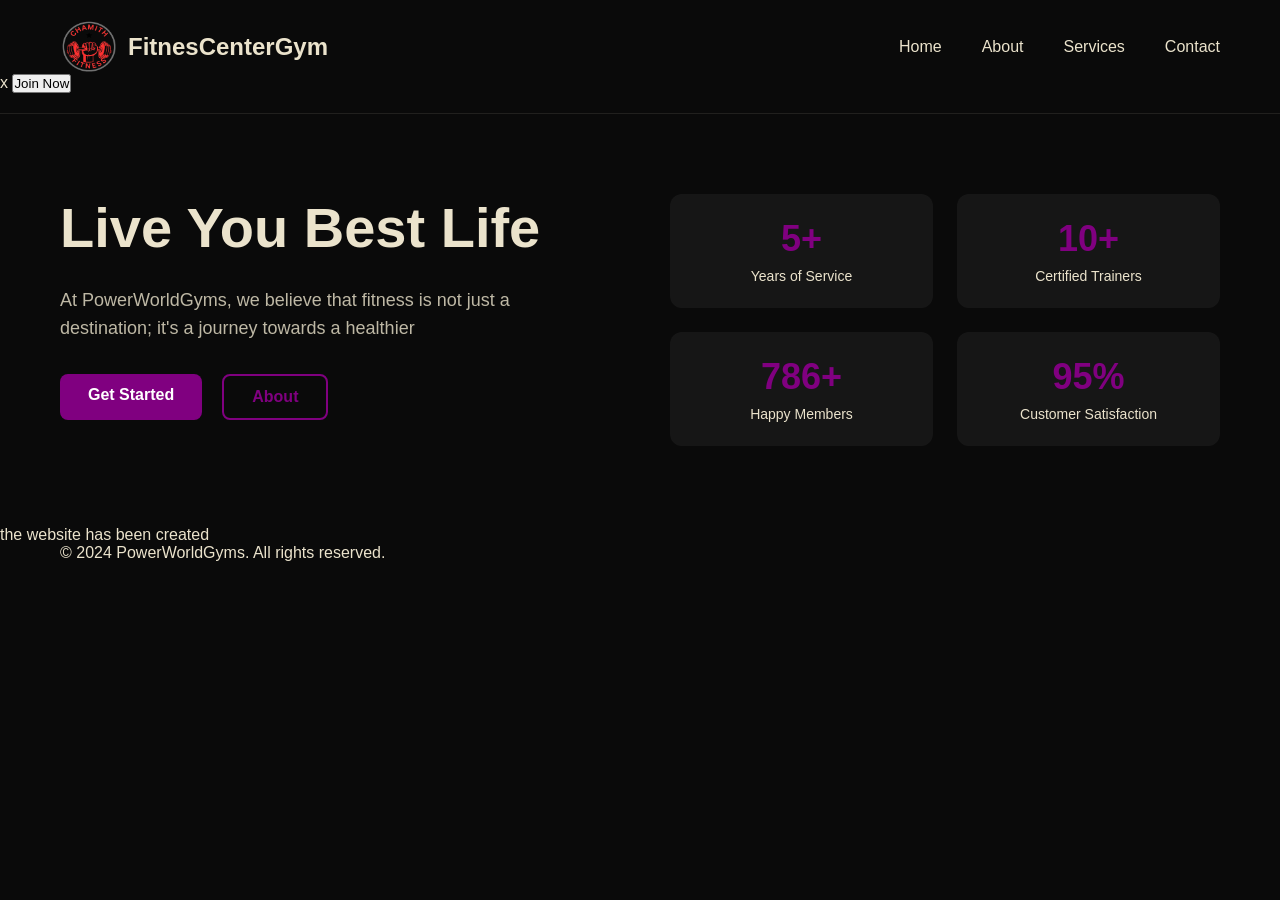
==== 777/index.html @ 4b6db99b "Add files via upload" ====
<!DOCTYPE html>
<html lang="en">
<head>
    <meta charset="UTF-8">
    <meta name="viewport" content="width=device-width, initial-scale=1.0">
    <title>FitnesCenterGym</title>
    <link rel="stylesheet" href="styles/fonts.css">
    <link rel="stylesheet" href="styles/styles.css">
</head>
    <body>
        <header class="header">
            <div class="container header-container">
                <div class="logo">
                    <img src="images/logo.svg" alt="PowerWorldGyms">
                    <span class="logo-text">FitnesCenterGym</span>
                </div>
                    <nav class="nav">
                    <ul class="nav-list">
                        <li class="nav-item"><a href="#" class="nav-link">Home</a></li>
                        <li class="nav-item"><a href="#" class="nav-link">About</a></li>
                        <li class="nav-item"><a href="#" class="nav-link">Services</a></li>
                        <li class="nav-item"><a href="#" class="nav-link">Contact</a></li>
                    </ul>
                </nav>
            </div>x
                <button tupe="button">Join Now</button>
        </header>
        <main class="main">
            <section class="hero">
                <div class="container hero-container">
                    <div class="hero-content">
                        <h2 class="hero-title">Live You Best Life</h2>
                            <p class="hero-description">
                            At PowerWorldGyms, we believe that fitness is not just a destination; 
                            it's a journey towards a healthier
                            </p>
                            <div class="button-group">
                                <a href="#" class="btn btn-secondary">Get Started</a>
                                <a href="#" class="btn btn-outline">About</a>
                            </div>
                    </div>
                    <div class="stats">
                        <div class="stat-item">
                            <span class="stat-number">5+</span>
                            <span class="stat-label">Years of Service</span>
                        </div>
                        <div class="stat-item">
                            <span class="stat-number">10+</span>
                            <span class="stat-label">Certified Trainers</span>
                        </div>
                        <div class="stat-item">
                            <span class="stat-number">786+</span>
                            <span class="stat-label">Happy Members</span>
                        </div>
                        <div class="stat-item">
                            <span class="stat-number">95%</span>
                            <span class="stat-label">Customer Satisfaction</span>
                        </div>
                    </div>
                </div>
            </section>    
        </main>
        <footer>
            <p>the website has been created </p>
              <div class="container">
                <p>&copy; 2024 PowerWorldGyms. All rights reserved.</p>
              </div>
        </footer>
    </body>
</html>
---- 777/styles/fonts.css ----
@font-face {
    font-family: 'Rubik';
    src: url('../fonts/Rubik-Regular.ttf') format('ttf');
    font-weight: 400;
    font-style: normal;
    font-display: swap;
}

@font-face {
    font-family: 'Rubik';
    src: url('../fonts/Rubik-Medium.ttf') format('ttf');
    font-weight: 500;
    font-style: normal;
    font-display: swap;
}

@font-face {
    font-family: 'Rubik';
    src: url('../fonts/Rubik-SemiBold.ttf') format('ttf');
    font-weight: 600;
    font-style: normal;
    font-display: swap;
}

@font-face {
    font-family: 'Rubik';
    src: url('../fonts/Rubik-Bold.ttf') format('ttf ');
    font-weight: 700;
    font-style: normal;
    font-display: swap;
}
---- 777/styles/styles.css ----
* {
    margin: 0;
    padding: 0;
    box-sizing: border-box;
}

body {
    font-family: 'Rubik', Arial, sans-serif;
    background-color: #0A0A0A;
    color: #EBE3CC;
}

.container {
    max-width: 1200px;
    margin: 0 auto;
    padding: 0 20px;
}

.header {
    padding: 20px 0;
    background-color: #0A0A0A;
    border-bottom: 1px solid rgba(235, 227, 204, 0.1);
}

.header-container {
    display: flex;
    justify-content: space-between;
    align-items: center;
}

.logo {
    display: flex;
    align-items: center;
    gap: 10px;
}

.logo-text {
    font-size: 24px;
    font-weight: 700;
    color: #EBE3CC;
}

.nav-list {
    display: flex;
    list-style: none;
    gap: 40px;
}

.nav-link {
    font-size: 16px;
    font-weight: 500;
    color: #EBE3CC;
    text-decoration: none;
    transition: opacity 0.3s;
}

.nav-link:hover {
    opacity: 0.7;
}

.btn {
    display: inline-block;
    font-family: 'Rubik', Arial, sans-serif;
    font-size: 16px;
    font-weight: 600;
    text-decoration: none;
    text-align: center;
    padding: 12px 28px;
    border-radius: 8px;
    cursor: pointer;
    transition: all 0.3s ease;
}

.btn-primary {
    background-color: #800080;
    color: #FFFFFF;
    border: none;
}

.btn-primary:hover {
    background-color: #660066;
    transform: translateY(-2px);
}

.btn-secondary {
    background-color: #800080;
    color: #FFFFFF;
    border: none;
}

.btn-secondary:hover {
    background-color: #660066;
    transform: translateY(-2px);
}


.btn-outline {
    background-color: transparent;
    color: #800080;
    border: 2px solid #800080;
}

.btn-outline:hover {
    background-color: #800080;
    color: #FFFFFF;
    transform: translateY(-2px);
}

.hero {
    padding: 80px 0;
}

.hero-container {
    display: flex;
    justify-content: space-between;
    align-items: flex-start;
    gap: 60px;
}

.hero-content {
    flex: 1;
}

.hero-title {
    font-size: 56px;
    font-weight: 800;
    line-height: 68px;
    color: #EBE3CC;
    margin-bottom: 24px;
}

.hero-description {
    font-size: 18px;
    font-weight: 400;
    line-height: 28px;
    color: rgba(235, 227, 204, 0.8);
    margin-bottom: 32px;
    max-width: 500px;
}

.button-group {
    display: flex;
    gap: 20px;
    margin-top: 30px;
}

.stats {
    flex: 1;
    display: grid;
    grid-template-columns: repeat(2, 1fr);
    gap: 24px;
}

.stat-item {
    text-align: center;
    padding: 24px;
    background: rgba(255, 255, 255, 0.05);
    border-radius: 12px;
}

.stat-number {
    display: block;
    font-size: 36px;
    font-weight: 800;
    color: #800080;
    margin-bottom: 8px;
}

.stat-label {
    display: block;
    font-size: 14px;
    font-weight: 500;
    color: #EBE3CC;
}

.footer {
    padding: 40px 0;
    background-color: #0A0A0A;
    border-top: 1px solid rgba(235, 227, 204, 0.1);
    text-align: center;
}

.footer p {
    color: rgba(235, 227, 204, 0.6);
    font-size: 14px;
}

@media (max-width: 768px) {
    .header-container {
        flex-direction: column;
        gap: 20px;
    }
    
    .nav-list {
        gap: 20px;
    }
    
    .hero-container {
        flex-direction: column;
    }
    
    .hero-title {
        font-size: 36px;
        line-height: 44px;
    }
    
    .stats {
        grid-template-columns: 1fr;
    }
    
    .button-group {
        flex-direction: column;
        align-items: flex-start;
    }
}
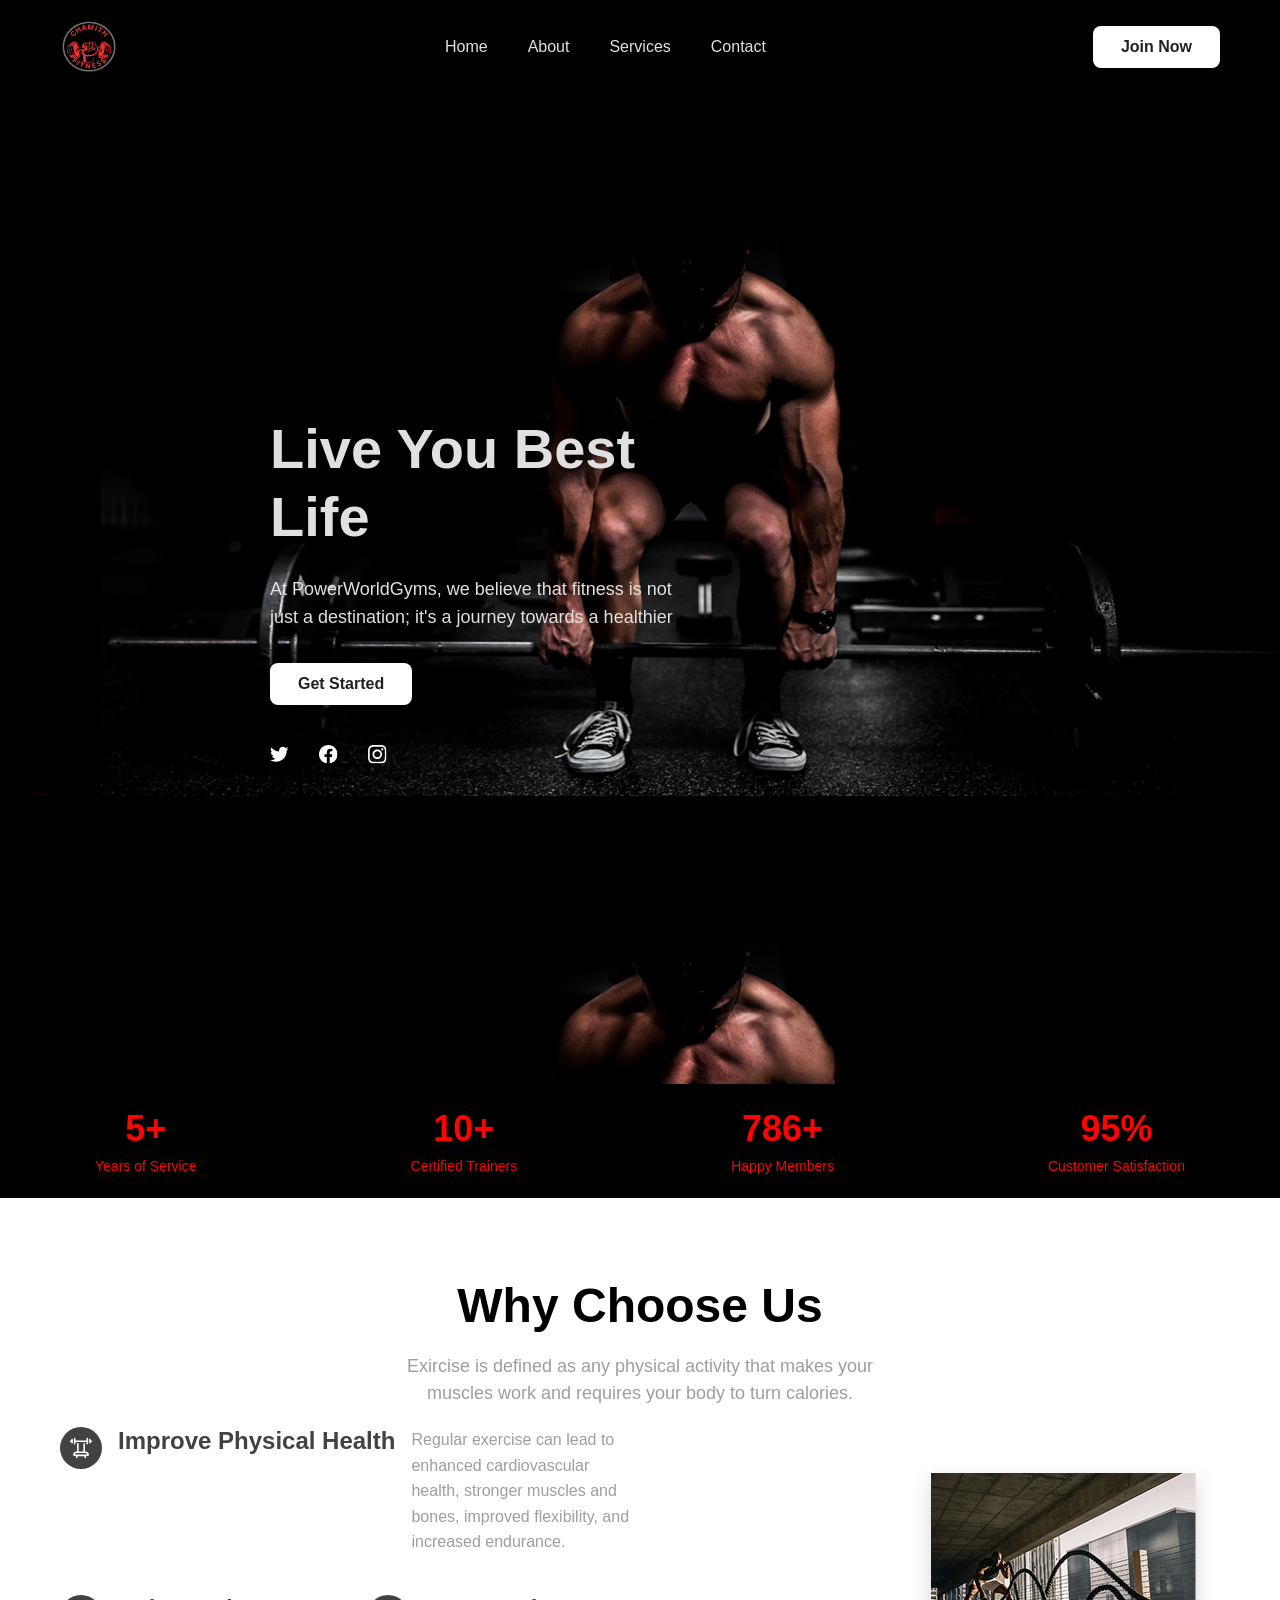
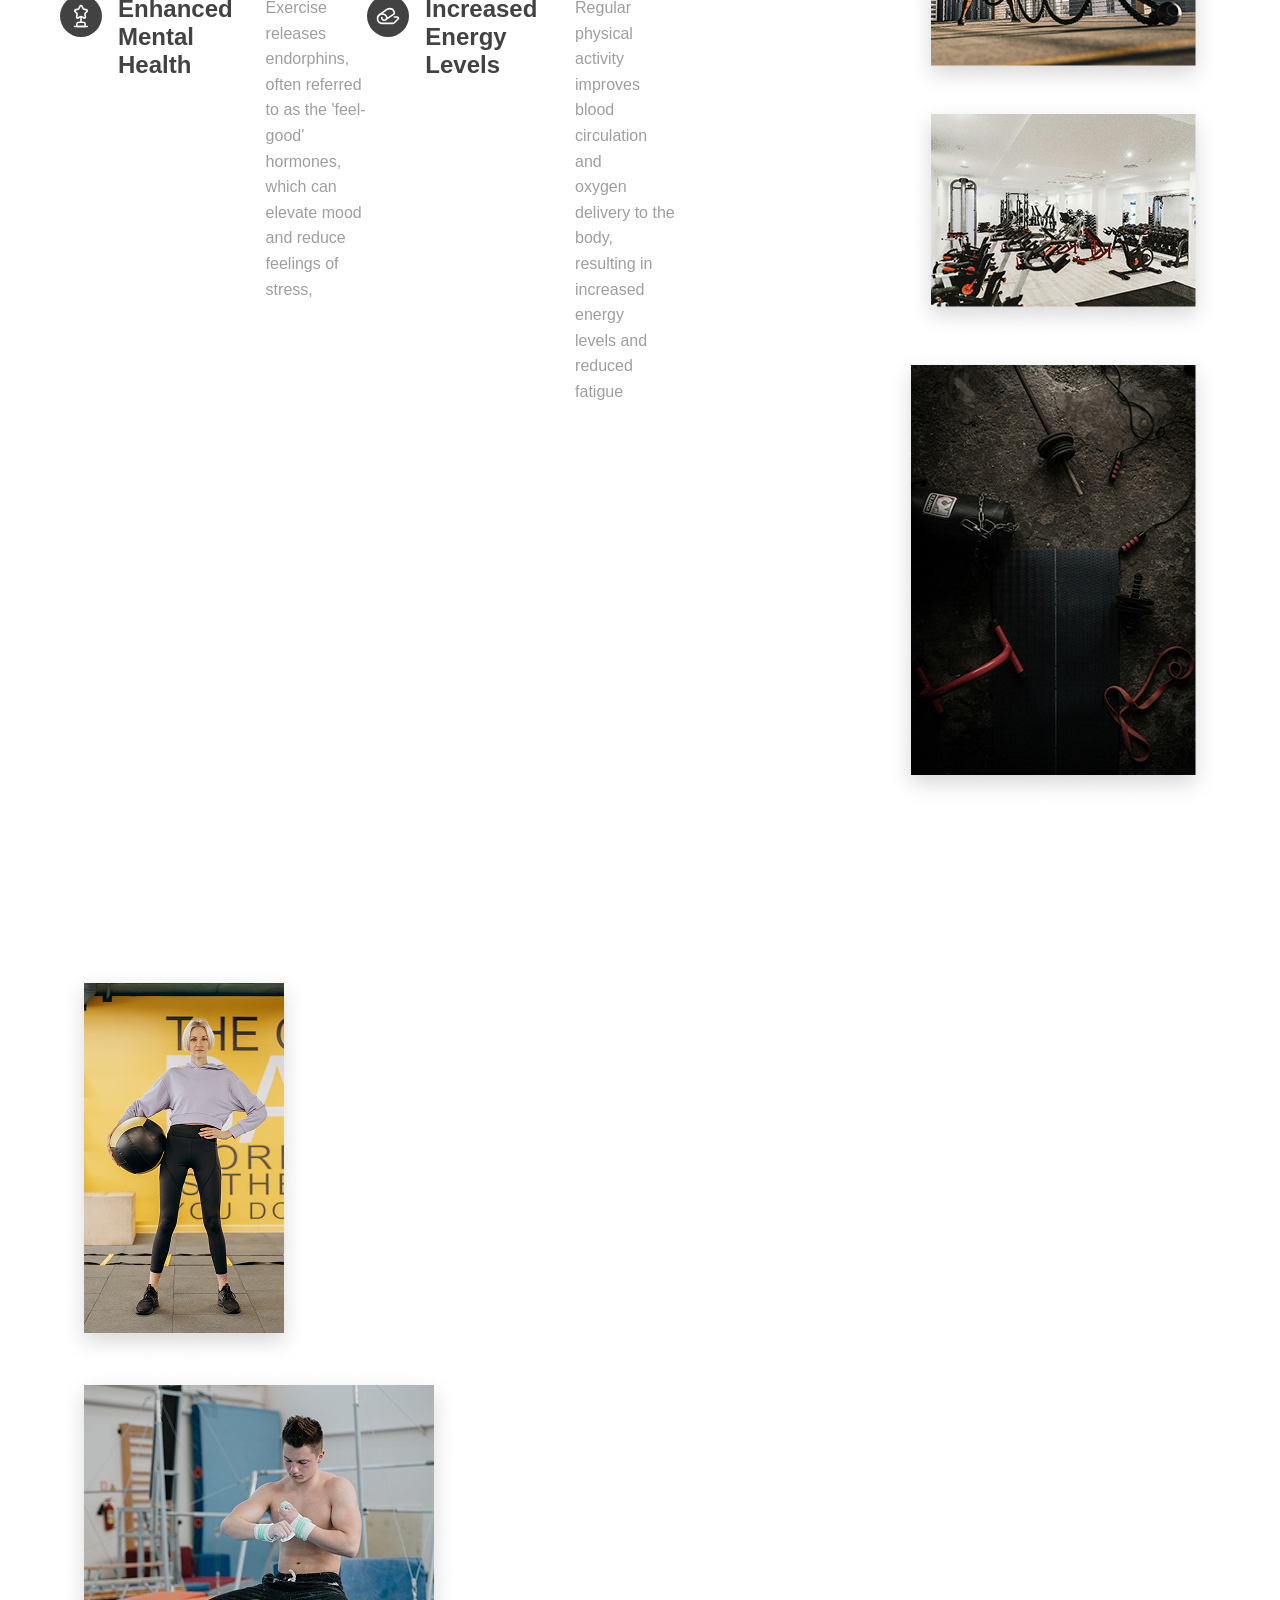
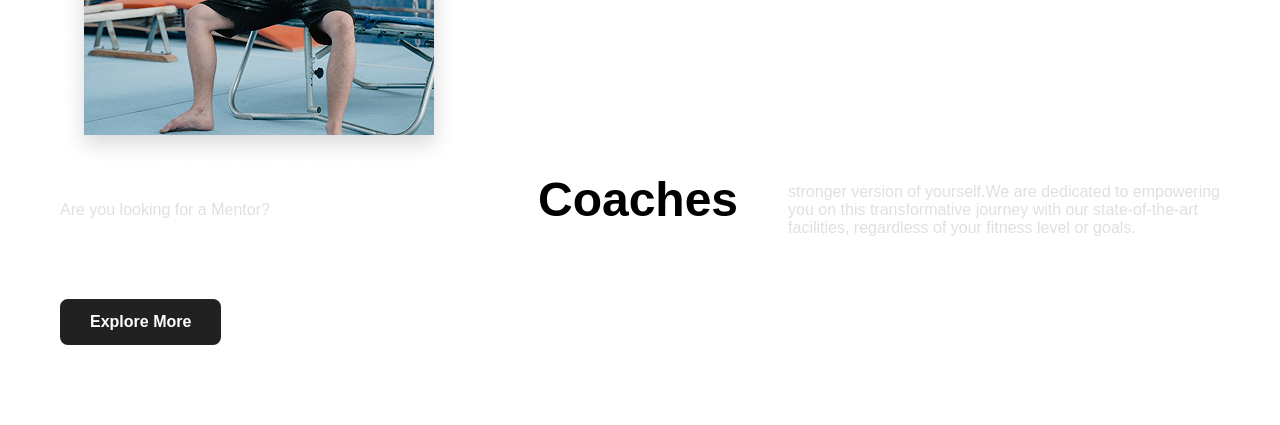
==== commit 20610fe2: "Add files via upload" ====
--- a/777/index.html
+++ b/777/index.html
@@ -1,5 +1,6 @@
 <!DOCTYPE html>
 <html lang="en">
+
 <head>
     <meta charset="UTF-8">
     <meta name="viewport" content="width=device-width, initial-scale=1.0">
@@ -7,64 +8,156 @@
     <link rel="stylesheet" href="styles/fonts.css">
     <link rel="stylesheet" href="styles/styles.css">
 </head>
-    <body>
-        <header class="header">
-            <div class="container header-container">
-                <div class="logo">
-                    <img src="images/logo.svg" alt="PowerWorldGyms">
-                    <span class="logo-text">FitnesCenterGym</span>
+
+<body>
+    <header class="header">
+        <div class="container header-container">
+            <div class="logo">
+                <img src="images/logo.svg" alt="PowerWorldGyms">
+            </div>
+            <nav class="nav">
+                <ul class="nav-list">
+                    <li class="nav-item"><a href="#" class="nav-link">Home</a></li>
+                    <li class="nav-item"><a href="#" class="nav-link">About</a></li>
+                    <li class="nav-item"><a href="#" class="nav-link">Services</a></li>
+                    <li class="nav-item"><a href="#" class="nav-link">Contact</a></li>
+                </ul>
+            </nav>
+            <a href="#" class="btn btn-group">Join Now</a>
+        </div>
+    </header>
+    <main class="main">
+        <section class="hero">
+            <div class="container hero-container">
+                <div class="hero-content">
+                    <h2 class="hero-title">Live You Best <br>Life</h2>
+                    <p class="hero-description">
+                        At PowerWorldGyms, we believe that fitness is not<br> just a destination; it's a journey towards
+                        a healthier
+                    </p>
+                    <a href="#" class="btn btn-group">Get Started</a>
+                    <div class="hero-logos">
+                        <img src="images/twitter1.svg" alt="twitter1" class="hero-logo">
+                        <img src="images/facebook1.svg" alt="facebook1" class="hero-logo">
+                        <img src="images/instagram1.svg" alt="instagram1" class="hero-logo">
+                    </div>
                 </div>
-                    <nav class="nav">
-                    <ul class="nav-list">
-                        <li class="nav-item"><a href="#" class="nav-link">Home</a></li>
-                        <li class="nav-item"><a href="#" class="nav-link">About</a></li>
-                        <li class="nav-item"><a href="#" class="nav-link">Services</a></li>
-                        <li class="nav-item"><a href="#" class="nav-link">Contact</a></li>
-                    </ul>
-                </nav>
-            </div>x
-                <button tupe="button">Join Now</button>
-        </header>
-        <main class="main">
-            <section class="hero">
-                <div class="container hero-container">
-                    <div class="hero-content">
-                        <h2 class="hero-title">Live You Best Life</h2>
-                            <p class="hero-description">
-                            At PowerWorldGyms, we believe that fitness is not just a destination; 
-                            it's a journey towards a healthier
-                            </p>
-                            <div class="button-group">
-                                <a href="#" class="btn btn-secondary">Get Started</a>
-                                <a href="#" class="btn btn-outline">About</a>
+            </div>
+        </section>
+        <section class="results">
+            <div class="stats">
+                <div class="stat-item">
+                    <span class="stat-number">5+</span>
+                    <span class="stat-label">Years of Service</span>
+                </div>
+                <div class="stat-item">
+                    <span class="stat-number">10+</span>
+                    <span class="stat-label">Certified Trainers</span>
+                </div>
+                <div class="stat-item">
+                    <span class="stat-number">786+</span>
+                    <span class="stat-label">Happy Members</span>
+                </div>
+                <div class="stat-item">
+                    <span class="stat-number">95%</span>
+                    <span class="stat-label">Customer Satisfaction</span>
+                </div>
+            </div>
+        </section>
+        <section class="why-choose-us">
+            <div class="container">
+                <div class="section-header">
+                    <h2 class="section-title">Why Choose Us</h2>
+                    <p class="section-description">Exircise is defined as any physical activity that makes your
+                        <br>muscles work and
+                        requires your body to turn calories.
+                    </p>
+                </div>
+                <div class="two-columns">
+                    <div class="left-column">
+                        <div class="features-grid">
+                            <div class="first-card">
+                                <div class="feature-card">
+                                    <div class="feature-icon">
+                                        <img src="images/Physical.svg" alt="Physical">
+                                    </div>
+                                    <h3 class="feature-title">Improve Physical Health</h3>
+                                    <p class="feature-description">
+                                        Regular exercise can lead to <br>enhanced cardiovascular <br>health, stronger
+                                        muscles and
+                                        <br>bones,
+                                        improved flexibility, and <br>increased endurance.
+                                    </p>
+                                </div>
                             </div>
+                            <div class="double-card">
+                                <div class="feature-card">
+                                    <div class="feature-icon">
+                                        <img src="images/Mental.svg" alt="Mental">
+                                    </div>
+                                    <h3 class="feature-title">Enhanced Mental Health</h3>
+                                    <p class="feature-description">
+                                        Exercise releases endorphins, <br>often referred to as the 'feel-<br>good' hormones,
+                                        which
+                                        can
+                                        <br>elevate mood and reduce <br>feelings of stress,
+                                    </p>
+                                </div>
+                                <div class="feature-card">
+                                    <div class="feature-icon">
+                                        <img src="images/Energy.svg" alt="Energy">
+                                    </div>
+                                    <h3 class="feature-title">Increased Energy Levels</h3>
+                                    <p class="feature-description">
+                                        Regular physical activity <br>improves blood circulation and <br>oxygen delivery to
+                                        the
+                                        body,
+                                        <br>resulting in increased energy <br>levels and reduced fatigue
+                                    </p>
+                                </div>
+                            </div>
+                        </div>
                     </div>
-                    <div class="stats">
-                        <div class="stat-item">
-                            <span class="stat-number">5+</span>
-                            <span class="stat-label">Years of Service</span>
-                        </div>
-                        <div class="stat-item">
-                            <span class="stat-number">10+</span>
-                            <span class="stat-label">Certified Trainers</span>
-                        </div>
-                        <div class="stat-item">
-                            <span class="stat-number">786+</span>
-                            <span class="stat-label">Happy Members</span>
-                        </div>
-                        <div class="stat-item">
-                            <span class="stat-number">95%</span>
-                            <span class="stat-label">Customer Satisfaction</span>
+                    <div class="right-column">
+                        <div class="why-choose-us-images">
+                            <div class="double-images">
+                                <img src="images/equipment.png" alt="equipment">
+                                <img src="images/workout.png" alt="workout">
+                            </div>
+                            <img src="images/equipment2.png" alt="equipment2">
                         </div>
                     </div>
                 </div>
-            </section>    
-        </main>
-        <footer>
-            <p>the website has been created </p>
-              <div class="container">
-                <p>&copy; 2024 PowerWorldGyms. All rights reserved.</p>
-              </div>
-        </footer>
-    </body>
+            </div>
+        </section>
+        <section>
+            <div class="coaches-section">
+                <div class="container">
+                    <div class="coaches-card">
+                        <div class="coaches-img-women">
+                            <img src="images/women.png" alt="women">
+                        </div>
+                        <div class="coaches-img-men">
+                            <img src="images/man.png" alt="men">
+                        </div>
+                    </div>
+                    <div class="coaches-content">
+                        <p class="coaches-text">Are you looking for a Mentor?</p>
+                        <h2 class="coaches-title">Coaches</h2>
+                        <p class="coaches-decription">
+                            stronger version of yourself.We are dedicated to empowering <br>you on this transformative
+                            journey with our state-of-the-art <br>facilities, regardless of your fitness level or goals.
+                        </p>
+                        <a href="#" class="btn-explore">Explore More</a>
+                    </div>
+                </div>
+            </div>
+        </section>
+    </main>
+    <footer>
+
+
+    </footer>
+</body>
+
 </html>
--- a/777/styles/styles.css
+++ b/777/styles/styles.css
@@ -2,12 +2,13 @@
     margin: 0;
     padding: 0;
     box-sizing: border-box;
+    font-family: 'Rubik', sans-serif;
 }
 
 body {
     font-family: 'Rubik', Arial, sans-serif;
-    background-color: #0A0A0A;
-    color: #EBE3CC;
+    background-color: #FFF;
+    color: #E0E0E0;
 }
 
 .container {
@@ -18,8 +19,8 @@
 
 .header {
     padding: 20px 0;
-    background-color: #0A0A0A;
-    border-bottom: 1px solid rgba(235, 227, 204, 0.1);
+    background-color: #000000;
+    border-bottom: 1px solid #0A0A0A (235, 227, 204, 0.1);
 }
 
 .header-container {
@@ -34,14 +35,9 @@
     gap: 10px;
 }
 
-.logo-text {
-    font-size: 24px;
-    font-weight: 700;
-    color: #EBE3CC;
-}
-
 .nav-list {
     display: flex;
+    justify-content: center;
     list-style: none;
     gap: 40px;
 }
@@ -49,9 +45,13 @@
 .nav-link {
     font-size: 16px;
     font-weight: 500;
-    color: #EBE3CC;
+    color: #E0E0E0;
     text-decoration: none;
     transition: opacity 0.3s;
+}
+
+.nav {
+    flex: 1;
 }
 
 .nav-link:hover {
@@ -71,61 +71,48 @@
     transition: all 0.3s ease;
 }
 
-.btn-primary {
-    background-color: #800080;
-    color: #FFFFFF;
+.btn-group {
+    background-color: #FFF;
+    color: #212121;
     border: none;
 }
 
-.btn-primary:hover {
-    background-color: #660066;
+.btn-group:hover {
+    background-color: #BDBDBD;
     transform: translateY(-2px);
 }
 
-.btn-secondary {
-    background-color: #800080;
-    color: #FFFFFF;
-    border: none;
-}
-
-.btn-secondary:hover {
-    background-color: #660066;
-    transform: translateY(-2px);
-}
-
-
-.btn-outline {
-    background-color: transparent;
-    color: #800080;
-    border: 2px solid #800080;
-}
-
-.btn-outline:hover {
-    background-color: #800080;
-    color: #FFFFFF;
-    transform: translateY(-2px);
-}
-
 .hero {
-    padding: 80px 0;
+    display: flex;
+    background-image: url(../images/Home.png);
+    background-size: 100%;
+    justify-content: center;
+    padding: 250px;
+    height: 110vh;
 }
 
 .hero-container {
     display: flex;
-    justify-content: space-between;
-    align-items: flex-start;
-    gap: 60px;
+    justify-content: flex-start;
+    align-items: center;
+    max-width: 1200px;
+    width: 100%;
+    margin: 0 auto;
+    padding: 20px 0;
 }
 
 .hero-content {
-    flex: 1;
+    text-align: left;
+    width: 100%;
+    max-width: 600px;
 }
 
 .hero-title {
+    display: flex;
     font-size: 56px;
     font-weight: 800;
     line-height: 68px;
-    color: #EBE3CC;
+    color: #E0E0E0;
     margin-bottom: 24px;
 }
 
@@ -133,28 +120,26 @@
     font-size: 18px;
     font-weight: 400;
     line-height: 28px;
-    color: rgba(235, 227, 204, 0.8);
+    color: #BDBDBD(235, 227, 204, 0.8);
     margin-bottom: 32px;
     max-width: 500px;
 }
 
-.button-group {
-    display: flex;
-    gap: 20px;
-    margin-top: 30px;
+.results {
+    background-color: #000000;
 }
 
 .stats {
     flex: 1;
-    display: grid;
-    grid-template-columns: repeat(2, 1fr);
+    display: flex;
+    justify-content: space-around;
     gap: 24px;
 }
 
 .stat-item {
     text-align: center;
     padding: 24px;
-    background: rgba(255, 255, 255, 0.05);
+    background: #000000(255, 255, 255, 0.05);
     border-radius: 12px;
 }
 
@@ -162,7 +147,7 @@
     display: block;
     font-size: 36px;
     font-weight: 800;
-    color: #800080;
+    color: #FF0303;
     margin-bottom: 8px;
 }
 
@@ -170,7 +155,210 @@
     display: block;
     font-size: 14px;
     font-weight: 500;
-    color: #EBE3CC;
+    color: #FF0303;
+}
+
+.hero-logos {
+    display: flex;
+    gap: 30px;
+    margin-top: 40px;
+    align-items: center;
+}
+
+.hero-logo {
+    max-width: 120px;
+    height: auto;
+    opacity: 1;
+}
+
+.why-choose-us {
+    padding: 80px 0;
+    background: transparent;
+}
+
+.section-title {
+    font-size: 48px;
+    font-weight: 700;
+    margin-bottom: 20px;
+    color: #000000;
+    display: flex;
+    justify-content: center;
+    gap: 10px;
+}
+
+.section-title {
+    display: flex;
+    justify-content: center;
+}
+
+.section-description {
+    font-size: 18px;
+    line-height: 1.5;
+    color: #9E9E9E;
+    max-width: 500px;
+    text-align: center;
+    display: block;
+    margin: 0 auto;
+}
+
+.container {
+    max-width: 1200px;
+    margin: 0 auto;
+    padding: 0 20px;
+}
+
+.features-grid {
+    display: grid;
+    grid-template-columns: repeat(3, 1fr);
+    gap: 30px;
+    margin-top: 60px;
+}
+
+.features-grid {
+    display: flex;
+    flex-direction: column;
+    gap: 40px;
+    margin-top: 20px;
+}
+
+.feature-card {
+    display: flex;
+    align-items: flex-start;
+    gap: 16px;
+}
+
+.feature-icon {
+    flex-shrink: 0;
+    margin-bottom: 0;
+    flex-grow: 0;
+}
+
+.feature-icon img {
+    height: 42px;
+    width: 42px;
+}
+
+.feature-title {
+    display: flex;
+    flex-wrap: wrap;
+    font-size: 24px;
+    font-weight: 600;
+    margin-bottom: 8px;
+    color: #424242;
+}
+
+.feature-description {
+    font-size: 16px;
+    line-height: 1.6;
+    color: #9E9E9E;
+}
+
+.double-images {
+    display: flex;
+    justify-content: flex-start;
+    flex-direction: column-reverse;
+    padding: 10px 0;
+}
+
+.why-choose-us-images {
+    display: flex;
+    margin-top: 40px;
+    align-items: center;
+    justify-content: flex-end;
+    flex-wrap: wrap;
+}
+
+.first-card {
+    display: grid;
+    grid-column-end: auto;
+}
+
+.double-card {
+    display: flex;
+    justify-content: center;
+}
+
+.two-columns {
+    display: flex;
+    flex-wrap: wrap;
+    gap: 48px;
+    align-items: flex-start;
+}
+
+.left-column {
+    flex: 1;
+    min-width: 280px;
+}
+
+.right-column {
+    flex: 0.8;
+    min-width: 280px;
+}
+
+.coaches-section {
+    padding: 80px 0;
+    background: #FFF;
+}
+
+.coaches-content {
+    display: flex;
+    flex-wrap: wrap;
+    align-items: center;
+    justify-content: space-between;
+    gap: 50px;
+}
+
+.coaches-text {
+    flex: 1;
+    min-width: 280px;
+}
+
+.coaches-title {
+    font-size: 48px;
+    font-weight: 700;
+    color: #000000;
+    margin-bottom: 20px;
+    line-height: 1.2;
+}
+
+.coaches-description {
+    font-size: 16px;
+    line-height: 1.6;
+    color: #9E9E9E;
+    margin-bottom: 32px;
+    max-width: 500px;
+}
+
+.btn-explore {
+    display: inline-block;
+    font-family: 'Rubik', Arial, sans-serif;
+    font-size: 16px;
+    font-weight: 600;
+    text-decoration: none;
+    text-align: center;
+    padding: 12px 28px;
+    border-radius: 8px;
+    cursor: pointer;
+    transition: all 0.3s ease;
+    background: #212121;
+    color: #ffffff;
+     border: 2px solid #212121;
+}
+
+.btn-explore:hover {
+    background: transparent;
+    color: #000000;
+}
+
+.coaches-image {
+    flex: 1;
+    min-width: 280px;
+    text-align: center;
+}
+
+.coaches-image img {
+    max-width: 100%;
+    border-radius: 24px;
 }
 
 .footer {
@@ -183,33 +371,4 @@
 .footer p {
     color: rgba(235, 227, 204, 0.6);
     font-size: 14px;
-}
-
-@media (max-width: 768px) {
-    .header-container {
-        flex-direction: column;
-        gap: 20px;
-    }
-    
-    .nav-list {
-        gap: 20px;
-    }
-    
-    .hero-container {
-        flex-direction: column;
-    }
-    
-    .hero-title {
-        font-size: 36px;
-        line-height: 44px;
-    }
-    
-    .stats {
-        grid-template-columns: 1fr;
-    }
-    
-    .button-group {
-        flex-direction: column;
-        align-items: flex-start;
-    }
 }
